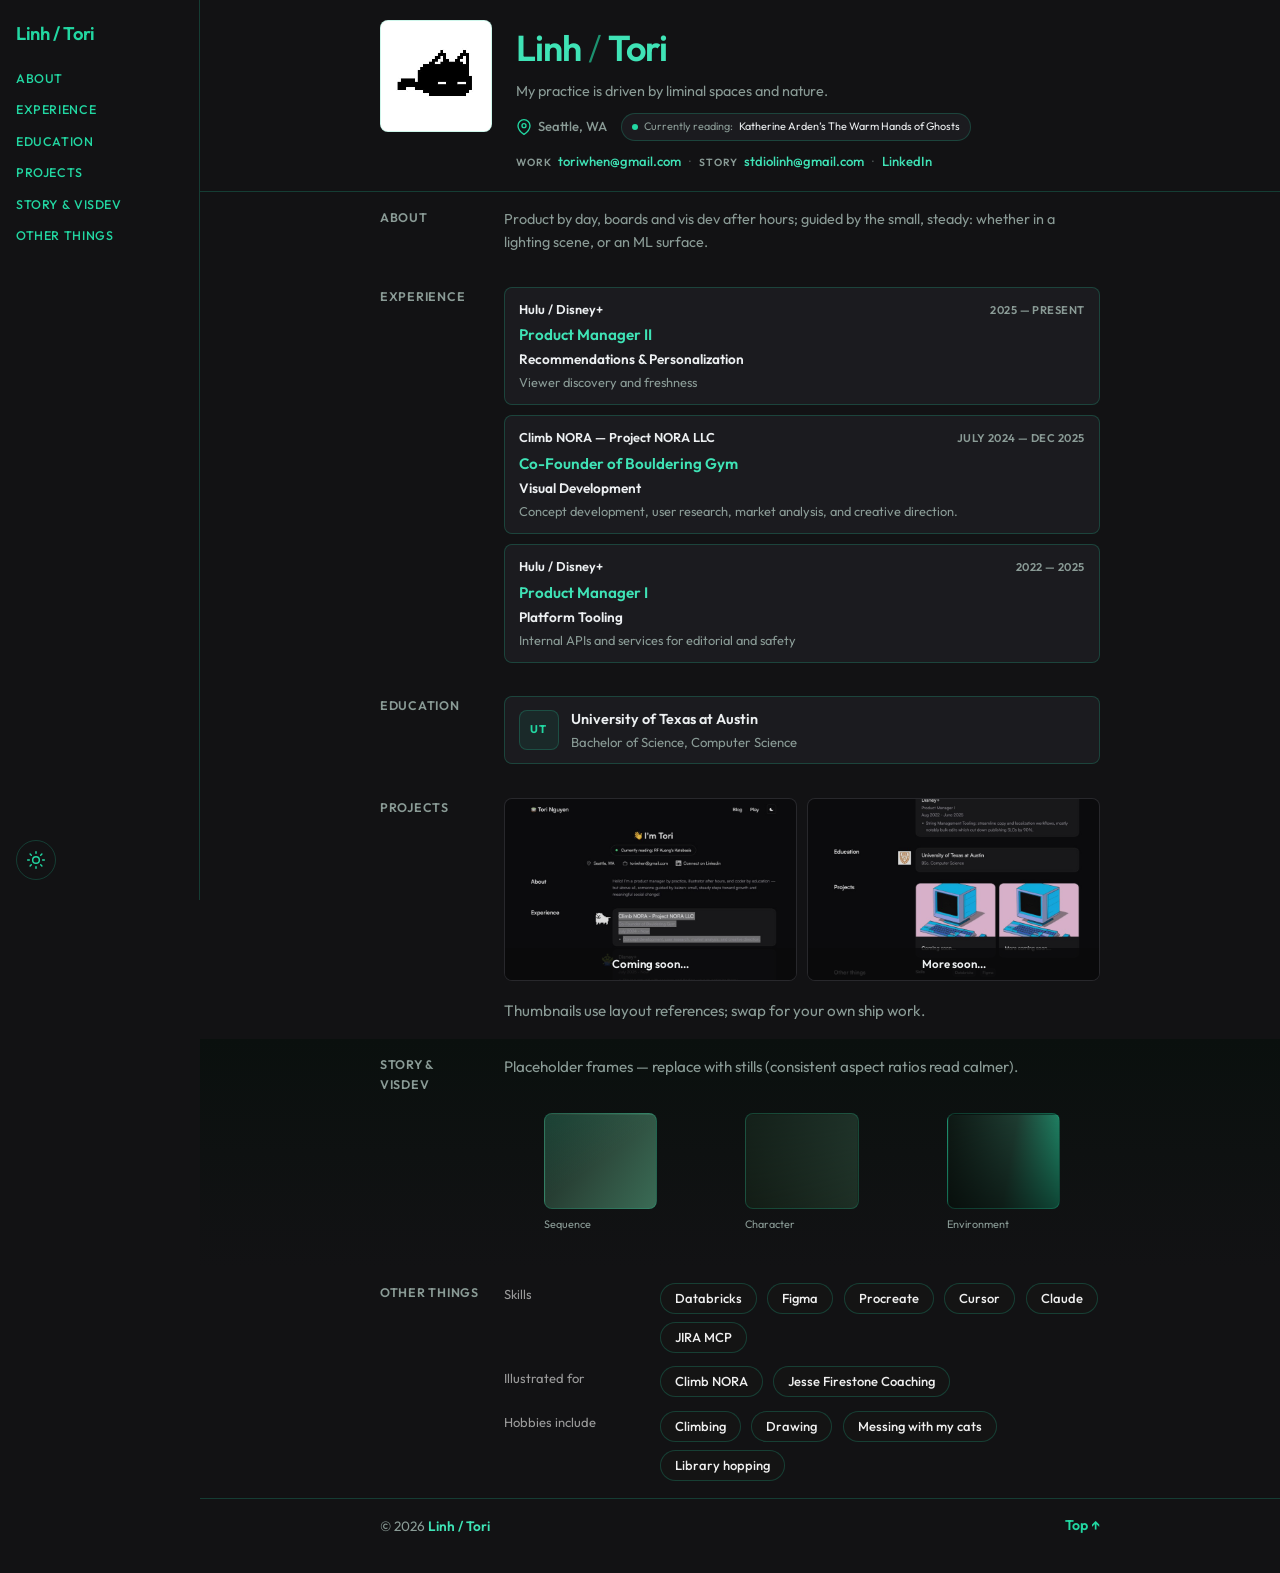
==== index.html @ 994680ea "Initial commit: portfolio site Made-with: Cursor" ====
<!DOCTYPE html>
<html lang="en" data-theme="dark">
  <head>
    <meta charset="UTF-8" />
    <meta name="viewport" content="width=device-width, initial-scale=1" />
    <script>
      (function () {
        try {
          var t = localStorage.getItem("stdiolinh-theme");
          if (t === "light" || t === "dark") {
            document.documentElement.setAttribute("data-theme", t);
          }
        } catch (e) {}
      })();
    </script>
    <meta
      name="description"
      content="Linh / Tori — product, story, and visual development. UT Austin CS."
    />
    <title>Linh / Tori</title>
    <link rel="preconnect" href="https://fonts.googleapis.com" />
    <link rel="preconnect" href="https://fonts.gstatic.com" crossorigin />
    <link
      href="https://fonts.googleapis.com/css2?family=Outfit:wght@300;400;500;600;700&display=swap"
      rel="stylesheet"
    />
    <link rel="stylesheet" href="css/styles.css" />
  </head>
  <body>
    <a class="skip-link" href="#main">Skip to content</a>

    <div class="shell" id="top">
      <button
        type="button"
        class="nav-toggle"
        aria-expanded="false"
        aria-controls="site-sidebar"
      >
        <span class="nav-toggle__bar" aria-hidden="true"></span>
        <span class="visually-hidden">Open menu</span>
      </button>
      <div class="sidebar-scrim" id="sidebar-scrim" aria-hidden="true"></div>

      <aside class="sidebar" id="site-sidebar" aria-label="Site">
        <a class="sidebar__brand" href="#top">Linh / Tori</a>
        <nav class="sidebar__nav" aria-label="Primary">
          <ul class="sidebar__list">
            <li><a href="#about">About</a></li>
            <li><a href="#experience">Experience</a></li>
            <li><a href="#education">Education</a></li>
            <li><a href="#projects">Projects</a></li>
            <li><a href="#story">Story &amp; VisDev</a></li>
            <li><a href="#other-things">Other things</a></li>
          </ul>
        </nav>
        <div class="sidebar__footer">
          <div class="sidebar__footer-actions">
            <button
              type="button"
              class="theme-toggle"
              id="theme-toggle"
              aria-label="Switch to light theme"
            >
              <span class="theme-toggle__icon theme-toggle__icon--sun" aria-hidden="true">
                <svg width="20" height="20" viewBox="0 0 24 24" fill="none" stroke="currentColor" stroke-width="1.75" stroke-linecap="round">
                  <circle cx="12" cy="12" r="4" />
                  <path d="M12 2v2M12 20v2M4.93 4.93l1.41 1.41M17.66 17.66l1.41 1.41M2 12h2M20 12h2M4.93 19.07l1.41-1.41M17.66 6.34l1.41-1.41" />
                </svg>
              </span>
              <span class="theme-toggle__icon theme-toggle__icon--moon" aria-hidden="true">
                <svg width="20" height="20" viewBox="0 0 24 24" fill="none" stroke="currentColor" stroke-width="1.75" stroke-linecap="round" stroke-linejoin="round">
                  <path d="M21 12.79A9 9 0 1 1 11.21 3 7 7 0 0 0 21 12.79z" />
                </svg>
              </span>
            </button>
          </div>
        </div>
      </aside>

      <main id="main" class="main" tabindex="-1">
        <section class="intro" aria-labelledby="intro-name">
          <div class="wrap wrap--narrow">
            <div class="intro__hero">
              <div class="intro__frame">
                <img
                  class="intro__img"
                  src="assets/profile.png"
                  width="112"
                  height="112"
                  alt="Pixel art cat avatar"
                />
              </div>
              <div class="intro__copy">
                <h1 id="intro-name" class="intro__name">
                  <span>Linh</span> <span class="intro__slash">/</span>
                  <span>Tori</span>
                </h1>
                <p class="intro__tagline">
                  My practice is driven by liminal spaces and nature.
                </p>
                <div class="intro__meta-row">
                  <p class="intro__location">
                    <svg
                      class="intro__pin"
                      width="16"
                      height="16"
                      viewBox="0 0 24 24"
                      fill="none"
                      stroke="currentColor"
                      stroke-width="2"
                      stroke-linecap="round"
                      stroke-linejoin="round"
                      aria-hidden="true"
                    >
                      <path d="M21 10c0 7-9 13-9 13s-9-6-9-13a9 9 0 0 1 18 0z" />
                      <circle cx="12" cy="10" r="3" />
                    </svg>
                    <span>Seattle, WA</span>
                  </p>
                  <div class="intro__pills" role="list">
                    <span class="pill" role="listitem">
                      <span class="pill__dot" aria-hidden="true"></span>
                      Currently reading:
                      <cite>Katherine Arden’s The Warm Hands of Ghosts</cite>
                    </span>
                  </div>
                </div>
                <div class="intro__contact-row" aria-label="Contact">
                  <span class="intro__contact-item">
                    <span class="intro__contact-tag">Work</span>
                    <a class="intro__link" href="mailto:toriwhen@gmail.com"
                      >toriwhen@gmail.com</a
                    >
                  </span>
                  <span class="intro__sep" aria-hidden="true">·</span>
                  <span class="intro__contact-item">
                    <span class="intro__contact-tag">Story</span>
                    <a class="intro__link" href="mailto:stdiolinh@gmail.com"
                      >stdiolinh@gmail.com</a
                    >
                  </span>
                  <span class="intro__sep" aria-hidden="true">·</span>
                  <a
                    class="intro__link"
                    href="https://www.linkedin.com/in/toriwhen/?skipRedirect=true"
                    rel="noopener noreferrer"
                    >LinkedIn</a
                  >
                </div>
              </div>
            </div>
          </div>
        </section>

        <section id="about" class="section section--tight">
          <div class="wrap wrap--narrow">
            <div class="resume-row">
              <h2 class="resume-row__label">About</h2>
              <div class="resume-row__body">
                <p class="resume-row__text">
                  Product by day, boards and vis dev after hours; guided by the
                  small, steady: whether in a lighting scene, or an ML surface.
                </p>
              </div>
            </div>
          </div>
        </section>

        <section id="experience" class="section section--tight">
          <div class="wrap wrap--narrow">
            <div class="resume-row resume-row--stack">
              <h2 class="resume-row__label">Experience</h2>
              <div class="resume-row__body">
                <article class="exp-card">
                  <div class="exp-card__top">
                    <span class="exp-card__org">Hulu / Disney+</span>
                    <span class="exp-card__dates">2025 — present</span>
                  </div>
                  <h3 class="exp-card__role">Product Manager II</h3>
                  <p class="exp-card__track">
                    Recommendations &amp; Personalization
                  </p>
                  <p class="exp-card__meta">Viewer discovery and freshness</p>
                </article>
                <article class="exp-card">
                  <div class="exp-card__top">
                    <span class="exp-card__org"
                      >Climb NORA — Project NORA LLC</span
                    >
                    <span class="exp-card__dates">July 2024 — Dec 2025</span>
                  </div>
                  <h3 class="exp-card__role">Co-Founder of Bouldering Gym</h3>
                  <p class="exp-card__track">Visual Development</p>
                  <p class="exp-card__meta">
                    Concept development, user research, market analysis, and
                    creative direction.
                  </p>
                </article>
                <article class="exp-card">
                  <div class="exp-card__top">
                    <span class="exp-card__org">Hulu / Disney+</span>
                    <span class="exp-card__dates">2022 — 2025</span>
                  </div>
                  <h3 class="exp-card__role">Product Manager I</h3>
                  <p class="exp-card__track">Platform Tooling</p>
                  <p class="exp-card__meta">
                    Internal APIs and services for editorial and safety
                  </p>
                </article>
              </div>
            </div>
          </div>
        </section>

        <section id="education" class="section section--tight">
          <div class="wrap wrap--narrow">
            <div class="resume-row">
              <h2 class="resume-row__label">Education</h2>
              <div class="resume-row__body">
                <div class="edu-card">
                  <div class="edu-card__mark" aria-hidden="true">UT</div>
                  <div>
                    <p class="edu-card__school">University of Texas at Austin</p>
                    <p class="edu-card__degree">Bachelor of Science, Computer Science</p>
                  </div>
                </div>
              </div>
            </div>
          </div>
        </section>

        <section id="projects" class="section section--tight">
          <div class="wrap wrap--narrow">
            <div class="resume-row resume-row--stack">
              <h2 class="resume-row__label">Projects</h2>
              <div class="resume-row__body">
                <div class="project-grid-astro">
                  <a class="project-tile" href="#">
                    <img
                      class="project-tile__img"
                      src="assets/ref-hero.png"
                      width="320"
                      height="200"
                      alt=""
                    />
                    <span class="project-tile__cap">Coming soon…</span>
                  </a>
                  <a class="project-tile" href="#">
                    <img
                      class="project-tile__img"
                      src="assets/ref-layout.png"
                      width="320"
                      height="200"
                      alt=""
                    />
                    <span class="project-tile__cap">More soon…</span>
                  </a>
                </div>
                <p class="refs-note muted">
                  Thumbnails use layout references; swap for your own ship work.
                </p>
              </div>
            </div>
          </div>
        </section>

        <section id="story" class="section section--tight section--story">
          <div class="wrap wrap--narrow">
            <div class="resume-row resume-row--stack">
              <h2 class="resume-row__label">Story &amp; VisDev</h2>
              <div class="resume-row__body">
                <p class="resume-row__text muted">
                  Placeholder frames — replace with stills (consistent aspect
                  ratios read calmer).
                </p>
                <div class="gallery gallery--compact">
                  <figure class="gallery__item">
                    <div class="gallery__frame gallery__frame--1"></div>
                    <figcaption>Sequence</figcaption>
                  </figure>
                  <figure class="gallery__item">
                    <div class="gallery__frame gallery__frame--2"></div>
                    <figcaption>Character</figcaption>
                  </figure>
                  <figure class="gallery__item">
                    <div class="gallery__frame gallery__frame--3"></div>
                    <figcaption>Environment</figcaption>
                  </figure>
                </div>
              </div>
            </div>
          </div>
        </section>

        <section
          id="other-things"
          class="section section--tight"
          aria-labelledby="other-things-heading"
        >
          <div class="wrap wrap--narrow">
            <div class="resume-row resume-row--stack">
              <h2 id="other-things-heading" class="resume-row__label">
                Other things
              </h2>
              <div class="resume-row__body">
                <div class="other-things">
                  <div class="other-things__row">
                    <span class="other-things__sublabel">Skills</span>
                    <div class="other-things__pills">
                      <span class="tag-pill">Databricks</span>
                      <span class="tag-pill">Figma</span>
                      <span class="tag-pill">Procreate</span>
                      <span class="tag-pill">Cursor</span>
                      <span class="tag-pill">Claude</span>
                      <span class="tag-pill">JIRA MCP</span>
                    </div>
                  </div>
                  <div class="other-things__row">
                    <span class="other-things__sublabel">Illustrated for</span>
                    <div class="other-things__pills">
                      <span class="tag-pill">Climb NORA</span>
                      <span class="tag-pill">Jesse Firestone Coaching</span>
                    </div>
                  </div>
                  <div class="other-things__row">
                    <span class="other-things__sublabel">Hobbies include</span>
                    <div class="other-things__pills">
                      <span class="tag-pill">Climbing</span>
                      <span class="tag-pill">Drawing</span>
                      <span class="tag-pill">Messing with my cats</span>
                      <span class="tag-pill">Library hopping</span>
                    </div>
                  </div>
                </div>
              </div>
            </div>
          </div>
        </section>

        <footer class="site-footer">
          <div class="wrap site-footer__inner">
            <p>
              © <span id="year"></span>
              <span class="brand-name">Linh / Tori</span>
            </p>
            <a class="to-top" href="#top">Top ↑</a>
          </div>
        </footer>
      </main>
    </div>

    <script src="js/main.js"></script>
  </body>
</html>
---- css/styles.css ----
/* Dark (default) + light theme via [data-theme="light"] on <html> */
:root {
  --bg: #121214;
  --bg-elevated: #1a1a1d;
  --card: #1b1b1f;
  --bg-band: #101816;
  --mint: #22d7a2;
  --mint-bright: #3fe3b6;
  --mint-dim: rgba(34, 215, 162, 0.22);
  --mint-glow: rgba(34, 215, 162, 0.12);
  --border-hairline: rgba(34, 215, 162, 0.22);
  --text: #eceff1;
  --text-muted: #8a9b96;
  --pill-bg: #141414;
  --pill-fg: #efefef;
  --sublabel: #9b9b9b;
  --code-bg: rgba(34, 215, 162, 0.08);
  --sidebar-w: 200px;
  --font: "Outfit", system-ui, sans-serif;
  --max: 720px;
  --radius: 12px;
  --radius-sm: 8px;
}

[data-theme="light"] {
  color-scheme: light;
  /* Minimal: near-black on off-white (no warm / matcha tint) */
  --bg: #fafafa;
  --bg-elevated: #ffffff;
  --card: #ffffff;
  --bg-band: #f0f0f0;
  --mint: #141414;
  --mint-bright: #0a0a0a;
  --mint-dim: rgba(0, 0, 0, 0.08);
  --mint-glow: rgba(0, 0, 0, 0.05);
  --border-hairline: rgba(0, 0, 0, 0.1);
  --text: #0a0a0a;
  --text-muted: #525252;
  --pill-bg: #f5f5f5;
  --pill-fg: #0a0a0a;
  --sublabel: #666666;
  --code-bg: rgba(0, 0, 0, 0.06);
}

[data-theme="dark"] {
  color-scheme: dark;
}

*,
*::before,
*::after {
  box-sizing: border-box;
}

html {
  scroll-behavior: smooth;
  color-scheme: dark;
}

@media (prefers-reduced-motion: reduce) {
  html {
    scroll-behavior: auto;
  }
}

body {
  margin: 0;
  font-family: var(--font);
  font-size: 1rem;
  line-height: 1.55;
  color: var(--text);
  background: var(--bg);
  min-height: 100vh;
}

img {
  max-width: 100%;
  height: auto;
  display: block;
}

a {
  color: var(--mint);
  text-decoration-thickness: 1px;
  text-underline-offset: 3px;
}

a:hover {
  color: var(--mint-bright);
}

code {
  font-size: 0.9em;
  background: var(--code-bg);
  padding: 0.15em 0.4em;
  border-radius: 6px;
  border: 1px solid var(--border-hairline);
}

.visually-hidden {
  position: absolute;
  width: 1px;
  height: 1px;
  padding: 0;
  margin: -1px;
  overflow: hidden;
  clip: rect(0, 0, 0, 0);
  white-space: nowrap;
  border: 0;
}

.skip-link {
  position: absolute;
  left: -9999px;
  top: 0.75rem;
  z-index: 2000;
  padding: 0.5rem 1rem;
  background: var(--mint);
  color: var(--bg);
  border-radius: 8px;
  font-weight: 600;
}

.skip-link:focus {
  left: 0.75rem;
}

/* Shell: sidebar + main */
.shell {
  display: flex;
  min-height: 100vh;
}

.main {
  flex: 1;
  min-width: 0;
  margin-left: var(--sidebar-w);
  padding-bottom: 1rem;
}

/* Sidebar */
.sidebar {
  position: fixed;
  left: 0;
  top: 0;
  z-index: 100;
  width: var(--sidebar-w);
  height: 100vh;
  display: flex;
  flex-direction: column;
  padding: 1.25rem 1rem 1.25rem;
  background: var(--bg);
  border-right: 1px solid var(--border-hairline);
}

.sidebar__brand {
  font-weight: 600;
  font-size: 1.15rem;
  color: var(--mint);
  text-decoration: none;
  letter-spacing: -0.02em;
  margin-bottom: 1rem;
}

.sidebar__brand:hover {
  color: var(--mint-bright);
}

.sidebar__list {
  list-style: none;
  margin: 0;
  padding: 0;
  display: flex;
  flex-direction: column;
  gap: 0.2rem;
}

.sidebar__nav a {
  display: inline-flex;
  align-items: center;
  gap: 0.35rem;
  padding: 0.28rem 0;
  font-size: 0.78rem;
  font-weight: 500;
  letter-spacing: 0.05em;
  text-transform: uppercase;
  color: var(--mint);
  text-decoration: none;
  border-bottom: 1px solid transparent;
  line-height: 1.35;
}

.sidebar__lock {
  display: inline-flex;
  flex-shrink: 0;
  opacity: 0.85;
}

.sidebar__lock svg {
  display: block;
}

.sidebar__nav a:hover,
.sidebar__nav a:focus-visible {
  color: var(--mint-bright);
  border-bottom-color: var(--mint-dim);
}

.sidebar__nav a.sidebar__nav--active {
  color: var(--mint-bright);
  border-bottom-color: var(--mint-dim);
}

.sidebar__footer {
  margin-top: auto;
  padding-top: 1.5rem;
}

.sidebar__footer-actions {
  display: flex;
  align-items: center;
  gap: 0.5rem;
}

.theme-toggle {
  display: inline-flex;
  align-items: center;
  justify-content: center;
  width: 40px;
  height: 40px;
  padding: 0;
  border: 1px solid var(--border-hairline);
  border-radius: 50%;
  background: transparent;
  color: var(--mint);
  cursor: pointer;
  transition: background 0.2s, color 0.2s;
}

.theme-toggle:hover {
  background: var(--mint-glow);
  color: var(--mint-bright);
}

.theme-toggle:focus-visible {
  outline: 2px solid var(--mint);
  outline-offset: 2px;
}

.theme-toggle__icon {
  display: flex;
  align-items: center;
  justify-content: center;
}

.theme-toggle__icon--moon {
  display: none;
}

[data-theme="light"] .theme-toggle__icon--sun {
  display: none;
}

[data-theme="light"] .theme-toggle__icon--moon {
  display: flex;
}

/* Mobile toggle + overlay */
.nav-toggle {
  display: none;
  position: fixed;
  top: 0.75rem;
  left: 0.75rem;
  z-index: 150;
  width: 44px;
  height: 44px;
  padding: 0;
  border: 1px solid var(--border-hairline);
  border-radius: 10px;
  background: var(--bg-elevated);
  cursor: pointer;
  flex-direction: column;
  justify-content: center;
  gap: 5px;
  align-items: center;
}

.nav-toggle__bar,
.nav-toggle::before,
.nav-toggle::after {
  content: "";
  display: block;
  width: 18px;
  height: 2px;
  background: var(--mint);
  border-radius: 1px;
}

.nav-toggle[aria-expanded="true"]::before {
  transform: translateY(7px) rotate(45deg);
}

.nav-toggle[aria-expanded="true"]::after {
  transform: translateY(-7px) rotate(-45deg);
}

.nav-toggle[aria-expanded="true"] .nav-toggle__bar {
  opacity: 0;
}

.sidebar-scrim {
  display: none;
  position: fixed;
  inset: 0;
  z-index: 90;
  background: rgba(0, 0, 0, 0.55);
}

.sidebar-scrim.is-visible {
  display: block;
}

@media (max-width: 900px) {
  :root {
    --sidebar-w: 0px;
  }

  .main {
    margin-left: 0;
    padding-top: 3.25rem;
  }

  .nav-toggle {
    display: flex;
  }

  .sidebar {
    transform: translateX(-100%);
    transition: transform 0.25s ease;
    box-shadow: 8px 0 40px rgba(0, 0, 0, 0.45);
  }

  .sidebar.is-open {
    transform: translateX(0);
  }
}

.wrap {
  width: min(100% - 2rem, var(--max));
  margin-inline: auto;
}

.wrap--narrow {
  width: min(100% - 2rem, var(--max));
  margin-inline: auto;
}

/* Intro — compact (astro-resume–style) */
.intro {
  padding: 1.25rem 0 1.25rem;
  border-bottom: 1px solid var(--border-hairline);
}

.intro__hero {
  display: grid;
  grid-template-columns: 112px 1fr;
  gap: 1.25rem 1.5rem;
  align-items: start;
}

@media (max-width: 560px) {
  .intro__hero {
    grid-template-columns: 88px 1fr;
    gap: 1rem;
  }
}

.intro__frame {
  background: #fff;
  border: 1px solid var(--border-hairline);
  border-radius: var(--radius-sm);
  padding: 0;
  display: flex;
  align-items: center;
  justify-content: center;
  aspect-ratio: 1;
  max-width: 112px;
  overflow: hidden;
}

.intro__img {
  width: 100%;
  height: 100%;
  object-fit: contain;
  object-position: center;
  image-rendering: pixelated;
  image-rendering: crisp-edges;
}

.intro__copy {
  min-width: 0;
}

.intro__name {
  font-size: clamp(1.65rem, 4vw, 2.25rem);
  font-weight: 600;
  color: var(--text);
  margin: 0 0 0.35rem;
  letter-spacing: -0.03em;
  display: flex;
  flex-wrap: wrap;
  align-items: baseline;
  gap: 0.25rem 0.45rem;
}

[data-theme="dark"] .intro__name {
  color: var(--mint-bright);
}

.intro__slash {
  opacity: 0.35;
  font-weight: 300;
}

[data-theme="dark"] .intro__slash {
  opacity: 0.65;
  color: var(--mint);
}

.intro__tagline {
  margin: 0 0 0.65rem;
  color: var(--text-muted);
  font-size: 0.9rem;
  line-height: 1.45;
  max-width: 28rem;
}

.intro__meta-row {
  display: flex;
  flex-wrap: wrap;
  align-items: center;
  gap: 0.5rem 0.85rem;
  margin: 0 0 0.65rem;
}

.intro__location {
  display: flex;
  align-items: center;
  gap: 0.4rem;
  margin: 0;
  font-size: 0.82rem;
  font-weight: 500;
  color: var(--text-muted);
}

.intro__pin {
  flex-shrink: 0;
  color: var(--mint);
}

.intro__pills {
  display: flex;
  flex-wrap: wrap;
  gap: 0.4rem;
  margin: 0;
}

.pill {
  display: inline-flex;
  align-items: center;
  gap: 0.35rem;
  font-size: 0.68rem;
  line-height: 1.35;
  color: var(--text-muted);
  background: var(--card);
  border: 1px solid var(--border-hairline);
  border-radius: 999px;
  padding: 0.35rem 0.65rem;
  max-width: 100%;
  flex-wrap: wrap;
}

.pill cite {
  font-style: normal;
  color: var(--text);
}

.pill__dot {
  width: 6px;
  height: 6px;
  border-radius: 50%;
  background: var(--mint);
  flex-shrink: 0;
}

.intro__contact-row {
  display: flex;
  flex-wrap: wrap;
  align-items: center;
  gap: 0.35rem 0.5rem;
  font-size: 0.82rem;
}

.intro__link {
  color: var(--mint-bright);
  text-decoration: none;
  font-weight: 500;
  word-break: break-all;
}

.intro__link:hover {
  text-decoration: underline;
  color: var(--mint);
}

.intro__sep {
  color: var(--text-muted);
  opacity: 0.5;
}

.intro__contact-item {
  display: inline-flex;
  align-items: baseline;
  gap: 0.35rem;
  flex-wrap: wrap;
}

.intro__contact-tag {
  font-size: 0.65rem;
  font-weight: 600;
  letter-spacing: 0.1em;
  text-transform: uppercase;
  color: var(--text-muted);
  flex-shrink: 0;
}

/* Resume rows — labeled sections like astro-resume-beige */
.section--tight {
  padding: 0.85rem 0;
}

.resume-row {
  display: grid;
  grid-template-columns: 100px 1fr;
  gap: 1rem 1.5rem;
  align-items: start;
}

@media (max-width: 600px) {
  .resume-row {
    grid-template-columns: 1fr;
    gap: 0.35rem;
  }
}

.resume-row--stack .resume-row__body {
  display: flex;
  flex-direction: column;
  gap: 0.65rem;
}

.resume-row__label {
  margin: 0;
  font-size: 0.78rem;
  font-weight: 600;
  letter-spacing: 0.06em;
  text-transform: uppercase;
  color: var(--text-muted);
  position: sticky;
  top: 1rem;
}

.resume-row__text {
  margin: 0;
  font-size: 0.9rem;
  line-height: 1.55;
  color: var(--text-muted);
}

.exp-card {
  background: var(--card);
  border: 1px solid var(--border-hairline);
  border-radius: var(--radius-sm);
  padding: 0.75rem 0.9rem;
}

.exp-card__top {
  display: flex;
  flex-wrap: wrap;
  justify-content: space-between;
  align-items: baseline;
  gap: 0.35rem;
  margin-bottom: 0.25rem;
}

.exp-card__org {
  font-size: 0.8rem;
  font-weight: 600;
  color: var(--text);
}

.exp-card__dates {
  font-size: 0.7rem;
  font-weight: 600;
  letter-spacing: 0.04em;
  text-transform: uppercase;
  color: var(--text-muted);
}

.exp-card__role {
  margin: 0;
  font-size: 0.95rem;
  font-weight: 600;
  color: var(--mint-bright);
}

.exp-card__track {
  margin: 0.2rem 0 0;
  font-size: 0.85rem;
  font-weight: 600;
  color: var(--text);
  line-height: 1.35;
}

.exp-card__meta {
  margin: 0.35rem 0 0;
  font-size: 0.8rem;
  color: var(--text-muted);
  line-height: 1.4;
}

.edu-card {
  display: flex;
  gap: 0.75rem;
  align-items: center;
  background: var(--card);
  border: 1px solid var(--border-hairline);
  border-radius: var(--radius-sm);
  padding: 0.65rem 0.85rem;
}

.edu-card__mark {
  width: 40px;
  height: 40px;
  flex-shrink: 0;
  display: flex;
  align-items: center;
  justify-content: center;
  font-size: 0.7rem;
  font-weight: 700;
  letter-spacing: 0.06em;
  color: var(--mint);
  background: rgba(34, 215, 162, 0.08);
  border: 1px solid var(--border-hairline);
  border-radius: var(--radius-sm);
}

[data-theme="light"] .edu-card__mark {
  background: rgba(0, 0, 0, 0.06);
}

.edu-card__school {
  margin: 0;
  font-size: 0.9rem;
  font-weight: 600;
  color: var(--text);
}

.edu-card__degree {
  margin: 0.15rem 0 0;
  font-size: 0.82rem;
  color: var(--text-muted);
}

.project-grid-astro {
  display: grid;
  grid-template-columns: repeat(2, minmax(0, 1fr));
  gap: 0.65rem;
}

@media (max-width: 520px) {
  .project-grid-astro {
    grid-template-columns: 1fr;
  }
}

.project-tile {
  position: relative;
  display: block;
  border-radius: var(--radius-sm);
  overflow: hidden;
  border: 1px solid rgba(255, 255, 255, 0.06);
  background: var(--card);
  text-decoration: none;
}

[data-theme="light"] .project-tile {
  border-color: var(--border-hairline);
}

.project-tile__img {
  width: 100%;
  aspect-ratio: 16 / 10;
  object-fit: cover;
  display: block;
  opacity: 0.85;
}

.project-tile:hover .project-tile__img {
  opacity: 1;
}

.project-tile__cap {
  position: absolute;
  left: 0;
  right: 0;
  bottom: 0;
  padding: 0.45rem 0.5rem;
  font-size: 0.72rem;
  font-weight: 600;
  text-align: center;
  color: var(--text);
  background: rgba(10, 10, 12, 0.82);
}

[data-theme="light"] .project-tile__cap {
  background: rgba(255, 255, 255, 0.96);
  color: var(--text);
  border-top: 1px solid var(--border-hairline);
}

.refs-note {
  margin: 0.5rem 0 0;
  font-size: 0.78rem;
  line-height: 1.45;
}

.ref-strip {
  display: grid;
  grid-template-columns: repeat(2, minmax(0, 1fr));
  gap: 0.65rem;
  margin-top: 0.65rem;
}

@media (max-width: 520px) {
  .ref-strip {
    grid-template-columns: 1fr;
  }
}

.ref-strip__item {
  margin: 0;
}

.ref-strip__item img {
  width: 100%;
  border-radius: var(--radius-sm);
  border: 1px solid rgba(255, 255, 255, 0.06);
}

[data-theme="light"] .ref-strip__item img {
  border-color: var(--border-hairline);
}

.ref-strip__item figcaption {
  margin-top: 0.35rem;
  font-size: 0.68rem;
  color: var(--text-muted);
  line-height: 1.35;
}

/* Other things — inside resume-row; sub-rows + pills */
.other-things {
  display: flex;
  flex-direction: column;
  gap: 0.85rem;
  width: 100%;
  min-width: 0;
}

.other-things__row {
  display: grid;
  grid-template-columns: minmax(96px, 140px) 1fr;
  gap: 0.65rem 1rem;
  align-items: start;
}

@media (max-width: 520px) {
  .other-things__row {
    grid-template-columns: 1fr;
    gap: 0.35rem;
  }
}

.other-things__sublabel {
  font-size: 0.8125rem;
  line-height: 1.4;
  color: var(--sublabel);
  padding-top: 0.15rem;
}

.other-things__pills {
  display: flex;
  flex-wrap: wrap;
  gap: 0 0.65rem;
  row-gap: 0.5rem;
}

.tag-pill {
  display: inline-block;
  font-size: 0.8125rem;
  font-weight: 500;
  line-height: 1.3;
  color: var(--pill-fg);
  background: var(--pill-bg);
  padding: 6px 14px;
  border-radius: 999px;
  border: 1px solid var(--border-hairline);
}

/* Sections */
.section {
  padding: 1rem 0 1.1rem;
}

.section--band {
  background: var(--bg-band);
  border-top: 1px solid var(--border-hairline);
  border-bottom: 1px solid var(--border-hairline);
}

.section--story {
  background: linear-gradient(180deg, #0a100e 0%, var(--bg) 100%);
}

[data-theme="light"] .section--story {
  background: var(--bg-band);
}

.section__head {
  text-align: center;
  max-width: 38rem;
  margin: 0 auto 1.15rem;
}

.section__head--left {
  text-align: left;
  margin-left: 0;
  margin-bottom: 0.85rem;
}

.eyebrow {
  font-size: 0.68rem;
  font-weight: 600;
  letter-spacing: 0.14em;
  text-transform: uppercase;
  color: var(--mint);
  opacity: 0.85;
  margin: 0 0 0.4rem;
}

.section__title {
  font-size: clamp(1.4rem, 3vw, 1.85rem);
  font-weight: 500;
  color: var(--mint);
  margin: 0 0 0.45rem;
  letter-spacing: -0.02em;
}

.section__intro {
  margin: 0;
  color: var(--text-muted);
  font-size: 0.95rem;
  line-height: 1.5;
}

.section__intro strong {
  color: var(--text);
  font-weight: 600;
}

.muted {
  color: var(--text-muted);
  font-size: 0.95rem;
}

/* Career */
.career-panel {
  max-width: 34rem;
  margin: 0 auto 1.35rem;
}

.split {
  display: grid;
  grid-template-columns: 1fr 1fr;
  gap: 1.25rem;
  margin-bottom: 2rem;
}

@media (max-width: 720px) {
  .split {
    grid-template-columns: 1fr;
  }
}

.panel {
  background: var(--bg-elevated);
  border: 1px solid var(--border-hairline);
  border-radius: var(--radius);
  padding: 1.1rem 1.2rem;
}

.panel__title {
  font-size: 1rem;
  font-weight: 600;
  margin: 0 0 0.6rem;
  color: var(--mint-bright);
}

.list-check {
  margin: 0;
  padding-left: 1.1rem;
  color: var(--text-muted);
}

.list-check li {
  margin-bottom: 0.45rem;
}

.list-check li::marker {
  color: var(--mint);
}

.btn {
  display: inline-flex;
  align-items: center;
  justify-content: center;
  padding: 0.7rem 1.2rem;
  border-radius: 8px;
  font-family: var(--font);
  font-weight: 600;
  font-size: 0.9rem;
  text-decoration: none;
  border: 1px solid transparent;
  cursor: pointer;
  transition: background 0.2s, color 0.2s, border-color 0.2s;
}

.btn--primary {
  background: transparent;
  border-color: var(--mint);
  color: var(--mint);
}

.btn--primary:hover {
  background: var(--mint-glow);
  color: var(--mint-bright);
  border-color: var(--mint-bright);
}

.btn--block {
  width: 100%;
  margin-top: 0.75rem;
}

.btn .sidebar__lock {
  margin-left: 0.35rem;
}

.list-contact {
  list-style: none;
  margin: 0.5rem 0 0;
  padding: 0;
}

.list-contact li {
  margin-bottom: 0.9rem;
}

.list-contact li:last-child {
  margin-bottom: 0;
}

.list-contact__label {
  display: block;
  font-size: 0.68rem;
  font-weight: 600;
  letter-spacing: 0.1em;
  text-transform: uppercase;
  color: var(--text-muted);
  margin-bottom: 0.25rem;
}

.list-contact a {
  font-size: 0.95rem;
  font-weight: 500;
}

.timeline {
  background: var(--bg-elevated);
  border: 1px solid var(--border-hairline);
  border-radius: var(--radius);
  padding: 1.1rem 1.2rem 1rem;
}

.timeline__heading {
  font-size: 0.98rem;
  font-weight: 600;
  margin: 0 0 0.75rem;
  color: var(--mint-bright);
}

.timeline__list {
  list-style: none;
  margin: 0;
  padding: 0;
  display: flex;
  flex-direction: column;
  gap: 1rem;
}

.timeline__list > li {
  padding-left: 0.85rem;
  border-left: 2px solid var(--mint-dim);
}

.timeline__dates {
  display: block;
  font-size: 0.72rem;
  font-weight: 600;
  letter-spacing: 0.12em;
  text-transform: uppercase;
  color: var(--mint);
  opacity: 0.9;
  margin-bottom: 0.4rem;
}

.timeline__role {
  display: block;
  font-weight: 600;
  color: var(--text);
}

.timeline__org {
  display: block;
  font-size: 0.92rem;
  color: var(--mint);
}

.timeline__meta {
  display: block;
  font-size: 0.85rem;
  color: var(--text-muted);
  margin-top: 0.3rem;
}

.education {
  margin-top: 1.15rem;
  padding: 1rem 1.15rem;
  border: 1px solid var(--border-hairline);
  border-radius: var(--radius);
  background: var(--bg-elevated);
}

.education__heading {
  font-size: 0.98rem;
  font-weight: 600;
  margin: 0 0 0.35rem;
  color: var(--mint-bright);
}

.education__body {
  margin: 0;
  color: var(--text-muted);
  font-size: 0.92rem;
  line-height: 1.5;
}

.education__body strong {
  color: var(--text);
  font-weight: 600;
}

.main--subpage {
  padding-top: 0;
}

.section--subpage-hero {
  padding-top: 1.5rem;
}

.subpage-back {
  margin-top: 1.5rem;
  padding-top: 1rem;
  border-top: 1px solid var(--border-hairline);
  font-size: 0.9rem;
}

/* Research gate */
.research-gate {
  max-width: 28rem;
  margin: 0 auto 2rem;
  padding: 1.75rem 1.5rem;
  border: 1px solid var(--border-hairline);
  border-radius: var(--radius);
  background: var(--bg-elevated);
}

.research-gate[hidden] {
  display: none !important;
}

.research-gate__title {
  margin: 0 0 0.5rem;
  font-size: 1.1rem;
  font-weight: 600;
  color: var(--mint-bright);
}

.research-gate__hint {
  margin: 0 0 1.25rem;
  font-size: 0.92rem;
}

.research-gate__form {
  display: flex;
  gap: 0;
  border: 1px solid var(--border-hairline);
  border-radius: 8px;
  overflow: hidden;
  background: var(--bg);
}

.research-gate__input {
  flex: 1;
  min-width: 0;
  border: none;
  background: transparent;
  color: var(--text);
  font-family: var(--font);
  font-size: 1rem;
  padding: 0.85rem 1rem;
  outline: none;
}

.research-gate__input::placeholder {
  color: var(--text-muted);
  opacity: 0.7;
}

.research-gate__submit {
  flex-shrink: 0;
  padding: 0 1.1rem;
  border: none;
  border-left: 1px solid var(--border-hairline);
  background: transparent;
  color: var(--mint);
  font-family: var(--font);
  font-weight: 600;
  font-size: 0.85rem;
  letter-spacing: 0.06em;
  text-transform: uppercase;
  cursor: pointer;
}

.research-gate__submit:hover {
  background: var(--mint-glow);
  color: var(--mint-bright);
}

.research-gate__error {
  margin: 0.85rem 0 0;
  font-size: 0.88rem;
  color: #ff8a80;
}

[data-theme="light"] .research-gate__error {
  color: #b42318;
}

.research-content[hidden] {
  display: none !important;
}

/* Projects */
.project-grid {
  list-style: none;
  margin: 0;
  padding: 0;
  display: grid;
  grid-template-columns: repeat(3, 1fr);
  gap: 1.1rem;
}

@media (max-width: 900px) {
  .project-grid {
    grid-template-columns: 1fr;
  }
}

.project-card {
  background: var(--bg-elevated);
  border-radius: var(--radius);
  overflow: hidden;
  border: 1px solid var(--border-hairline);
  display: flex;
  flex-direction: column;
  transition: box-shadow 0.2s, transform 0.2s;
}

.project-card:hover {
  box-shadow: 0 12px 40px rgba(34, 215, 162, 0.06);
  transform: translateY(-2px);
}

[data-theme="light"] .project-card:hover {
  box-shadow: 0 12px 32px rgba(0, 0, 0, 0.08);
}

[data-theme="light"] .project-card__media,
[data-theme="light"] .project-card__media--b,
[data-theme="light"] .project-card__media--c {
  background: #ebebeb;
}

.project-card__media {
  aspect-ratio: 16 / 10;
  background: linear-gradient(
    135deg,
    rgba(34, 215, 162, 0.12) 0%,
    rgba(20, 24, 22, 1) 100%
  );
}

.project-card__media--b {
  background: linear-gradient(
    135deg,
    rgba(63, 227, 182, 0.1) 0%,
    rgba(20, 24, 22, 1) 100%
  );
}

.project-card__media--c {
  background: linear-gradient(
    135deg,
    rgba(34, 215, 162, 0.2) 0%,
    #1a2420 100%
  );
}

.project-card__title {
  font-size: 1.1rem;
  font-weight: 600;
  margin: 0;
  padding: 1rem 1.1rem 0.3rem;
  color: var(--mint-bright);
}

.project-card__desc {
  margin: 0;
  padding: 0 1.1rem;
  font-size: 0.92rem;
  color: var(--text-muted);
  flex: 1;
}

.project-card__link {
  padding: 0.85rem 1.1rem 1.1rem;
  font-weight: 600;
  font-size: 0.85rem;
  text-decoration: none;
  color: var(--mint);
}

.project-card__link:hover {
  color: var(--mint-bright);
}

/* Gallery */
.gallery {
  display: grid;
  grid-template-columns: repeat(2, 1fr);
  gap: 0.75rem;
}

.gallery__item--wide {
  grid-column: 1 / -1;
}

@media (max-width: 640px) {
  .gallery {
    grid-template-columns: 1fr;
  }

  .gallery__item--wide {
    grid-column: auto;
  }
}

.gallery__frame {
  border-radius: 8px;
  min-height: 180px;
  background-size: cover;
  background-position: center;
  border: 1px solid var(--border-hairline);
}

.gallery__frame--1 {
  background-image: linear-gradient(
      145deg,
      rgba(34, 215, 162, 0.15),
      transparent 50%
    ),
    linear-gradient(120deg, #1a2822 0%, #2d4a3c 50%, #3a6b55 100%);
}

.gallery__frame--2 {
  background-image: linear-gradient(160deg, rgba(0, 0, 0, 0.4), transparent),
    linear-gradient(30deg, #152018, #2a4538);
}

.gallery__frame--3 {
  min-height: 240px;
  background-image: linear-gradient(to top, rgba(0, 0, 0, 0.55), transparent),
    linear-gradient(100deg, #0e1814 0%, #1e3d32 55%, #22d7a2 130%);
}

.gallery__frame--4 {
  background-image: linear-gradient(
    45deg,
    #1a3028,
    #2d5c4a 60%,
    rgba(63, 227, 182, 0.35)
  );
}

.gallery__frame--5 {
  background-image: radial-gradient(
      circle at 30% 30%,
      rgba(255, 255, 255, 0.08),
      transparent 45%
    ),
    linear-gradient(180deg, #1e2d26, #0e0e0e);
}

[data-theme="light"] .gallery__frame--1,
[data-theme="light"] .gallery__frame--2,
[data-theme="light"] .gallery__frame--3,
[data-theme="light"] .gallery__frame--4,
[data-theme="light"] .gallery__frame--5 {
  background-image: none;
  background-color: #e8e8e8;
}

.gallery__item figcaption {
  margin-top: 0.45rem;
  font-size: 0.82rem;
  color: var(--text-muted);
}

.gallery.gallery--compact {
  grid-template-columns: repeat(3, minmax(0, 1fr));
  gap: 0.5rem;
  margin-top: 0.5rem;
}

.gallery.gallery--compact .gallery__frame {
  min-height: 96px;
}

.gallery.gallery--compact .gallery__item figcaption {
  font-size: 0.68rem;
}

@media (max-width: 640px) {
  .gallery.gallery--compact {
    grid-template-columns: 1fr;
  }
}

/* About */
.about__text p {
  margin: 0 0 0.65rem;
  color: var(--text-muted);
  max-width: 40rem;
  font-size: 0.95rem;
  line-height: 1.55;
}

.about__tags {
  list-style: none;
  margin: 0.85rem 0 0;
  padding: 0;
  display: flex;
  flex-wrap: wrap;
  gap: 0.35rem;
}

.about__tags li {
  font-size: 0.78rem;
  font-weight: 600;
  letter-spacing: 0.04em;
  text-transform: uppercase;
  padding: 0.35rem 0.75rem;
  border-radius: 999px;
  border: 1px solid var(--border-hairline);
  color: var(--mint);
}

/* Contact */
.section--contact {
  text-align: center;
  padding-bottom: clamp(3rem, 8vw, 5rem);
  border-top: 1px solid var(--border-hairline);
}

.contact__title {
  font-size: clamp(1.5rem, 3vw, 2rem);
  font-weight: 500;
  margin: 0 0 0.65rem;
  color: var(--mint);
}

.contact__lede {
  max-width: 28rem;
  margin: 0 auto 1.5rem;
  color: var(--text-muted);
}

.contact__grid {
  display: grid;
  grid-template-columns: repeat(2, minmax(0, 1fr));
  gap: 1.5rem;
  max-width: 38rem;
  margin: 0 auto;
  text-align: left;
}

@media (max-width: 560px) {
  .contact__grid {
    grid-template-columns: 1fr;
  }
}

.contact__block {
  padding: 1rem 1.15rem;
  border: 1px solid var(--border-hairline);
  border-radius: var(--radius);
  background: var(--bg-elevated);
}

.contact__label {
  margin: 0 0 0.4rem;
  font-size: 0.72rem;
  font-weight: 600;
  letter-spacing: 0.1em;
  text-transform: uppercase;
  color: var(--text-muted);
}

.contact__email {
  font-size: 1.05rem;
  font-weight: 600;
  text-decoration: none;
  color: var(--mint-bright);
  word-break: break-word;
}

.contact__email:hover {
  text-decoration: underline;
}

/* Footer */
.site-footer {
  border-top: 1px solid var(--border-hairline);
  padding: 1rem 0 1.25rem;
  background: var(--bg);
}

.site-footer__inner {
  display: flex;
  flex-wrap: wrap;
  align-items: center;
  justify-content: space-between;
  gap: 1rem;
  font-size: 0.85rem;
  color: var(--text-muted);
}

.site-footer p {
  margin: 0;
}

.brand-name {
  font-weight: 600;
}

[data-theme="dark"] .brand-name {
  color: var(--mint-bright);
}

[data-theme="light"] .brand-name {
  color: var(--mint);
}

.to-top {
  font-weight: 600;
  text-decoration: none;
  color: var(--mint);
  font-size: 0.88rem;
}

.to-top:hover {
  color: var(--mint-bright);
}
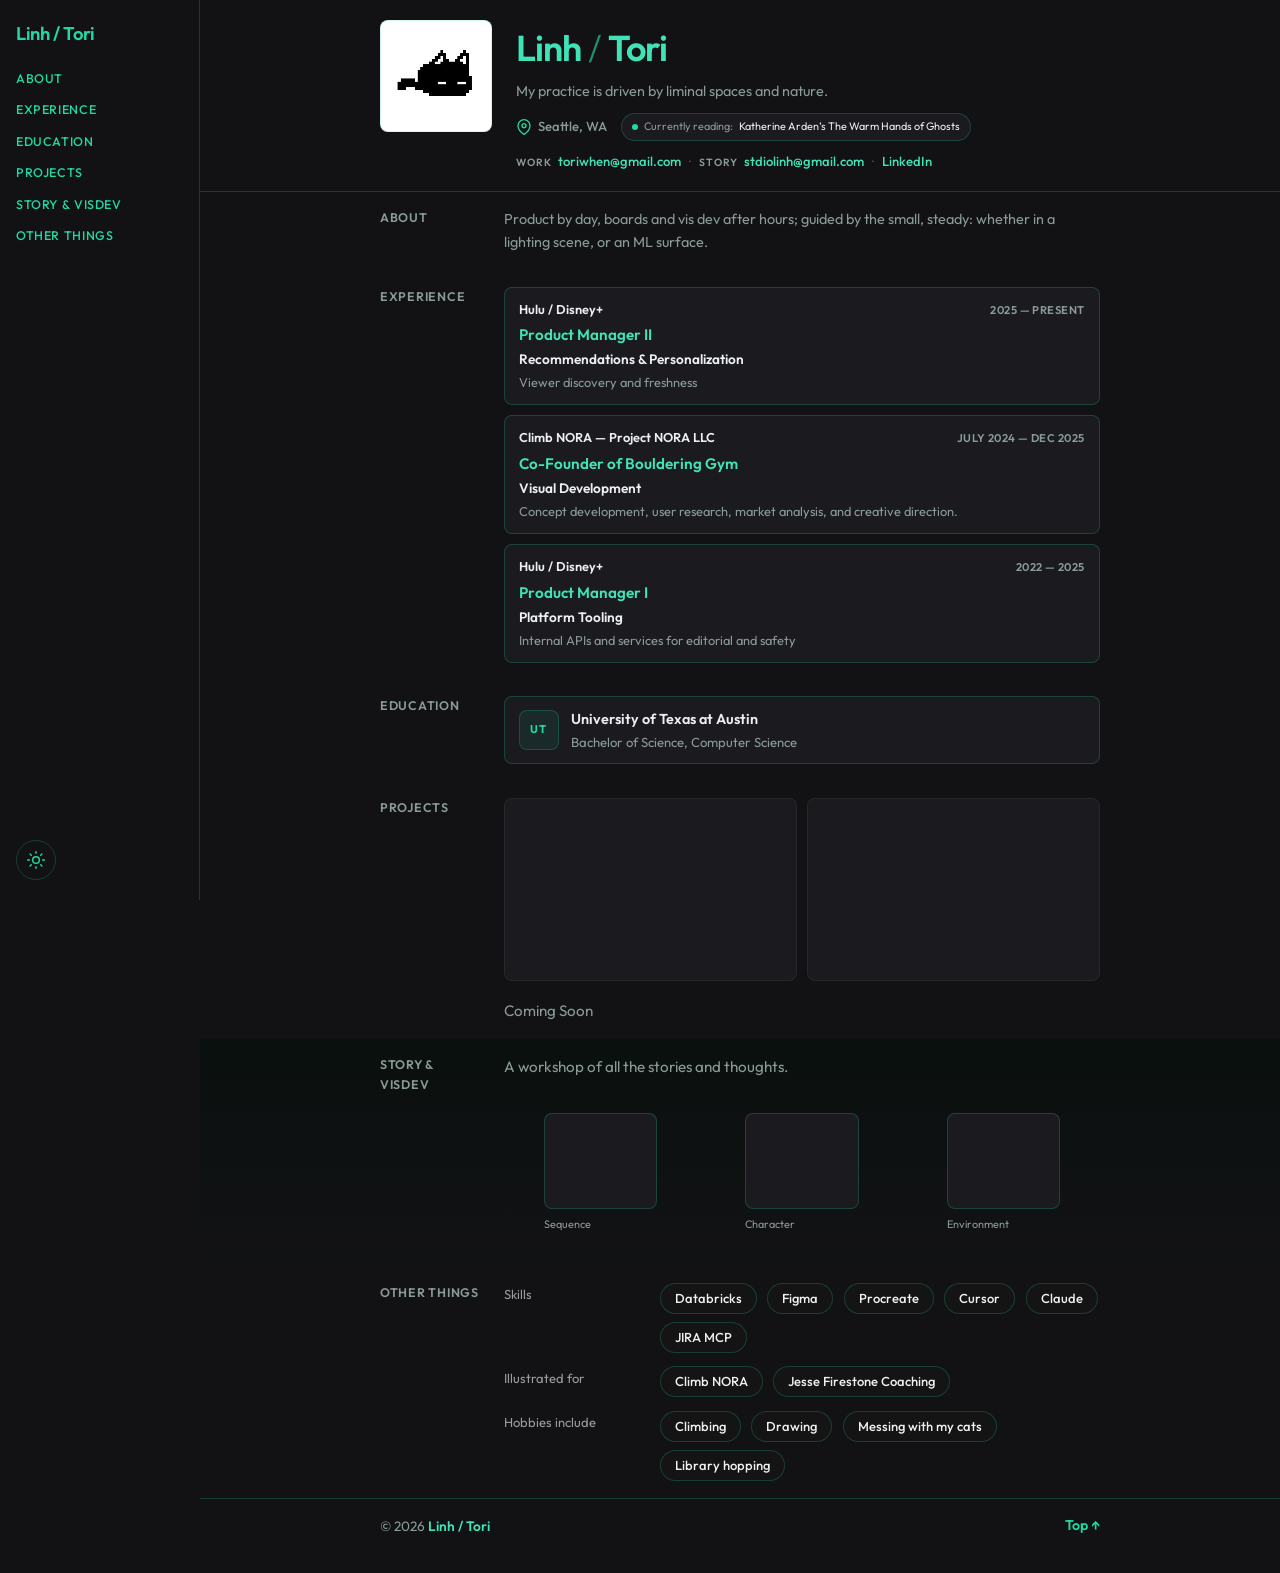
==== commit 430dde59: "GitHub Pages base URL, blank project placeholders, Story copy, .nojekyll Made-with: Cursor" ====
--- a/index.html
+++ b/index.html
@@ -2,6 +2,17 @@
 <html lang="en" data-theme="dark">
   <head>
     <meta charset="UTF-8" />
+    <script>
+      (function () {
+        var b = document.createElement("base");
+        b.href =
+          location.hostname === "stdiolinh.github.io" &&
+          location.pathname.indexOf("/stdiolinh") === 0
+            ? "/stdiolinh/"
+            : "./";
+        document.head.appendChild(b);
+      })();
+    </script>
     <meta name="viewport" content="width=device-width, initial-scale=1" />
     <script>
       (function () {
@@ -235,30 +246,14 @@
               <h2 class="resume-row__label">Projects</h2>
               <div class="resume-row__body">
                 <div class="project-grid-astro">
-                  <a class="project-tile" href="#">
-                    <img
-                      class="project-tile__img"
-                      src="assets/ref-hero.png"
-                      width="320"
-                      height="200"
-                      alt=""
-                    />
-                    <span class="project-tile__cap">Coming soon…</span>
+                  <a class="project-tile" href="#" aria-label="Project — coming soon">
+                    <div class="project-tile__blank" aria-hidden="true"></div>
                   </a>
-                  <a class="project-tile" href="#">
-                    <img
-                      class="project-tile__img"
-                      src="assets/ref-layout.png"
-                      width="320"
-                      height="200"
-                      alt=""
-                    />
-                    <span class="project-tile__cap">More soon…</span>
+                  <a class="project-tile" href="#" aria-label="Project — coming soon">
+                    <div class="project-tile__blank" aria-hidden="true"></div>
                   </a>
                 </div>
-                <p class="refs-note muted">
-                  Thumbnails use layout references; swap for your own ship work.
-                </p>
+                <p class="refs-note muted">Coming Soon</p>
               </div>
             </div>
           </div>
@@ -270,8 +265,7 @@
               <h2 class="resume-row__label">Story &amp; VisDev</h2>
               <div class="resume-row__body">
                 <p class="resume-row__text muted">
-                  Placeholder frames — replace with stills (consistent aspect
-                  ratios read calmer).
+                  A workshop of all the stories and thoughts.
                 </p>
                 <div class="gallery gallery--compact">
                   <figure class="gallery__item">
--- a/css/styles.css
+++ b/css/styles.css
@@ -698,16 +698,19 @@
   border-color: var(--border-hairline);
 }
 
-.project-tile__img {
+.project-tile__blank {
   width: 100%;
   aspect-ratio: 16 / 10;
-  object-fit: cover;
   display: block;
-  opacity: 0.85;
-}
-
-.project-tile:hover .project-tile__img {
-  opacity: 1;
+  background: var(--card);
+}
+
+.project-tile:hover .project-tile__blank {
+  background: color-mix(in srgb, var(--card) 92%, var(--mint) 8%);
+}
+
+[data-theme="light"] .project-tile:hover .project-tile__blank {
+  background: color-mix(in srgb, var(--card) 94%, var(--mint) 6%);
 }
 
 .project-tile__cap {
@@ -1305,24 +1308,15 @@
   border: 1px solid var(--border-hairline);
 }
 
-.gallery__frame--1 {
-  background-image: linear-gradient(
-      145deg,
-      rgba(34, 215, 162, 0.15),
-      transparent 50%
-    ),
-    linear-gradient(120deg, #1a2822 0%, #2d4a3c 50%, #3a6b55 100%);
-}
-
-.gallery__frame--2 {
-  background-image: linear-gradient(160deg, rgba(0, 0, 0, 0.4), transparent),
-    linear-gradient(30deg, #152018, #2a4538);
-}
-
+.gallery__frame--1,
+.gallery__frame--2,
 .gallery__frame--3 {
-  min-height: 240px;
-  background-image: linear-gradient(to top, rgba(0, 0, 0, 0.55), transparent),
-    linear-gradient(100deg, #0e1814 0%, #1e3d32 55%, #22d7a2 130%);
+  background-image: none;
+  background-color: var(--card);
+}
+
+.gallery__frame--3 {
+  min-height: unset;
 }
 
 .gallery__frame--4 {
@@ -1343,9 +1337,6 @@
     linear-gradient(180deg, #1e2d26, #0e0e0e);
 }
 
-[data-theme="light"] .gallery__frame--1,
-[data-theme="light"] .gallery__frame--2,
-[data-theme="light"] .gallery__frame--3,
 [data-theme="light"] .gallery__frame--4,
 [data-theme="light"] .gallery__frame--5 {
   background-image: none;
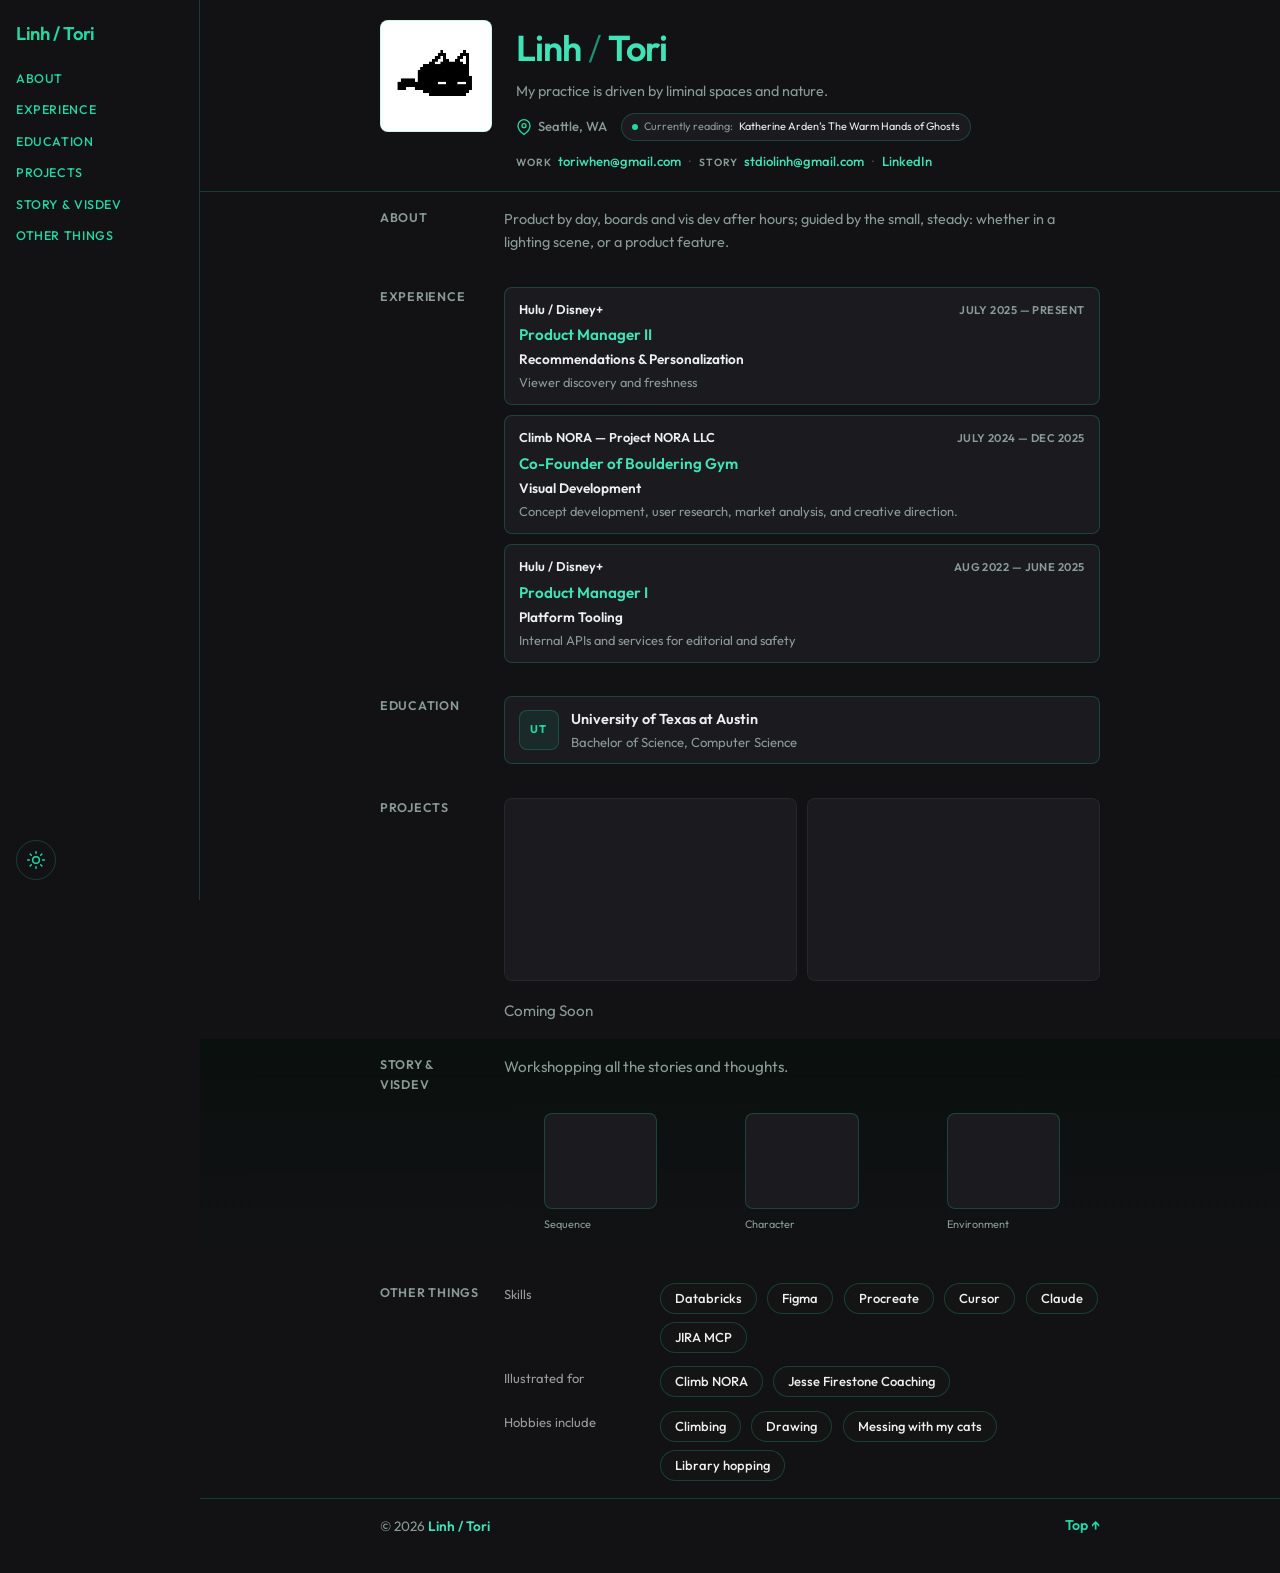
==== commit 68e5c692: "About copy, experience dates, Story headline Made-with: Cursor" ====
--- a/index.html
+++ b/index.html
@@ -170,7 +170,7 @@
               <div class="resume-row__body">
                 <p class="resume-row__text">
                   Product by day, boards and vis dev after hours; guided by the
-                  small, steady: whether in a lighting scene, or an ML surface.
+                  small, steady: whether in a lighting scene, or a product feature.
                 </p>
               </div>
             </div>
@@ -185,7 +185,7 @@
                 <article class="exp-card">
                   <div class="exp-card__top">
                     <span class="exp-card__org">Hulu / Disney+</span>
-                    <span class="exp-card__dates">2025 — present</span>
+                    <span class="exp-card__dates">July 2025 — present</span>
                   </div>
                   <h3 class="exp-card__role">Product Manager II</h3>
                   <p class="exp-card__track">
@@ -210,7 +210,7 @@
                 <article class="exp-card">
                   <div class="exp-card__top">
                     <span class="exp-card__org">Hulu / Disney+</span>
-                    <span class="exp-card__dates">2022 — 2025</span>
+                    <span class="exp-card__dates">Aug 2022 — June 2025</span>
                   </div>
                   <h3 class="exp-card__role">Product Manager I</h3>
                   <p class="exp-card__track">Platform Tooling</p>
@@ -265,7 +265,7 @@
               <h2 class="resume-row__label">Story &amp; VisDev</h2>
               <div class="resume-row__body">
                 <p class="resume-row__text muted">
-                  A workshop of all the stories and thoughts.
+                  Workshopping all the stories and thoughts.
                 </p>
                 <div class="gallery gallery--compact">
                   <figure class="gallery__item">
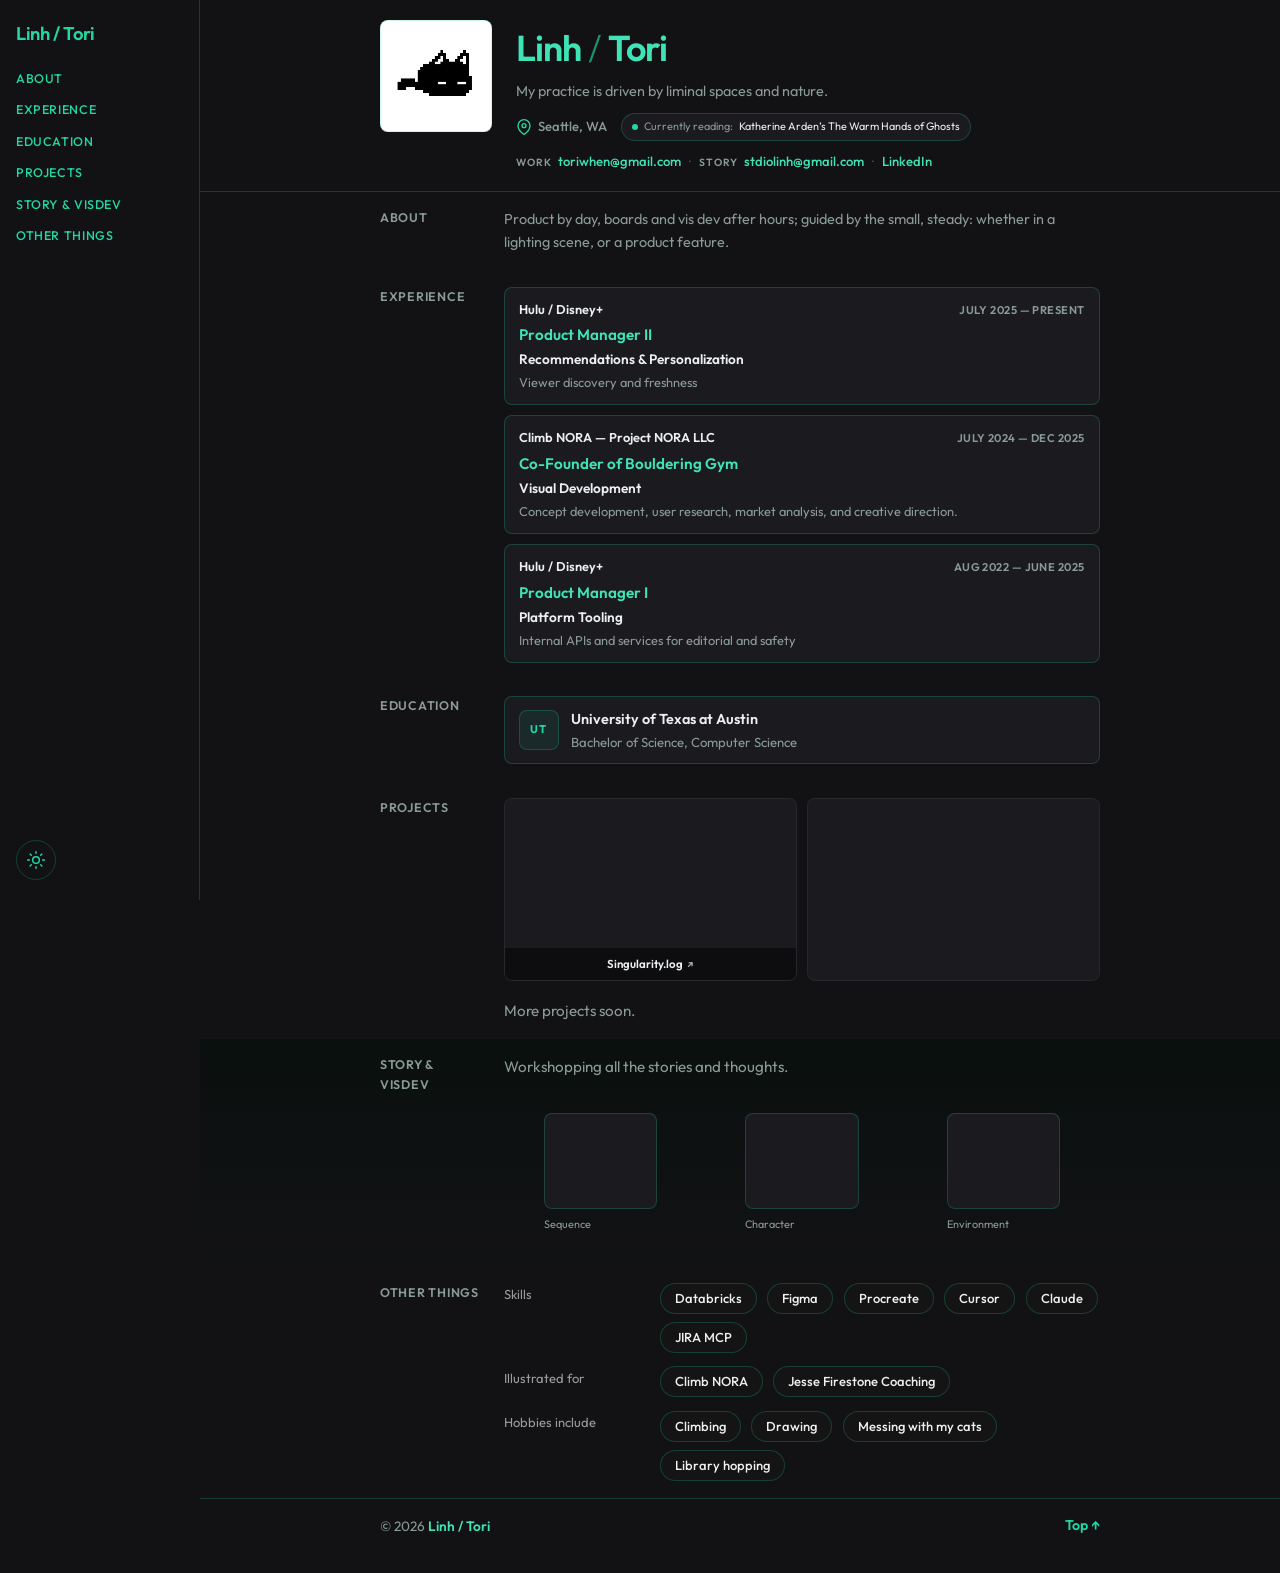
==== commit 81721343: "Add Singularity.log project link in Projects Made-with: Cursor" ====
--- a/index.html
+++ b/index.html
@@ -69,7 +69,6 @@
             <button
               type="button"
               class="theme-toggle"
-              id="theme-toggle"
               aria-label="Switch to light theme"
             >
               <span class="theme-toggle__icon theme-toggle__icon--sun" aria-hidden="true">
@@ -246,14 +245,24 @@
               <h2 class="resume-row__label">Projects</h2>
               <div class="resume-row__body">
                 <div class="project-grid-astro">
-                  <a class="project-tile" href="#" aria-label="Project — coming soon">
+                  <a
+                    class="project-tile project-tile--external"
+                    href="https://stdiolinh.github.io/singularity-log/index.html"
+                    target="_blank"
+                    rel="noopener noreferrer"
+                    aria-label="Singularity.log — opens in a new tab"
+                  >
                     <div class="project-tile__blank" aria-hidden="true"></div>
+                    <span class="project-tile__cap">
+                      Singularity.log
+                      <span class="project-tile__ext" aria-hidden="true">↗</span>
+                    </span>
                   </a>
                   <a class="project-tile" href="#" aria-label="Project — coming soon">
                     <div class="project-tile__blank" aria-hidden="true"></div>
                   </a>
                 </div>
-                <p class="refs-note muted">Coming Soon</p>
+                <p class="refs-note muted">More projects soon.</p>
               </div>
             </div>
           </div>
@@ -341,6 +350,36 @@
           </div>
         </footer>
       </main>
+
+      <nav class="mobile-dock" aria-label="Site sections">
+        <div class="mobile-dock__scroll">
+          <a class="mobile-dock__link" href="#about">About</a>
+          <a class="mobile-dock__link" href="#experience">Experience</a>
+          <a class="mobile-dock__link" href="#education">Education</a>
+          <a class="mobile-dock__link" href="#projects">Projects</a>
+          <a class="mobile-dock__link" href="#story" aria-label="Story and VisDev"
+            >Story</a
+          >
+          <a class="mobile-dock__link" href="#other-things">Other</a>
+        </div>
+        <button
+          type="button"
+          class="theme-toggle theme-toggle--dock"
+          aria-label="Switch to light theme"
+        >
+          <span class="theme-toggle__icon theme-toggle__icon--sun" aria-hidden="true">
+            <svg width="20" height="20" viewBox="0 0 24 24" fill="none" stroke="currentColor" stroke-width="1.75" stroke-linecap="round">
+              <circle cx="12" cy="12" r="4" />
+              <path d="M12 2v2M12 20v2M4.93 4.93l1.41 1.41M17.66 17.66l1.41 1.41M2 12h2M20 12h2M4.93 19.07l1.41-1.41M17.66 6.34l1.41-1.41" />
+            </svg>
+          </span>
+          <span class="theme-toggle__icon theme-toggle__icon--moon" aria-hidden="true">
+            <svg width="20" height="20" viewBox="0 0 24 24" fill="none" stroke="currentColor" stroke-width="1.75" stroke-linecap="round" stroke-linejoin="round">
+              <path d="M21 12.79A9 9 0 1 1 11.21 3 7 7 0 0 0 21 12.79z" />
+            </svg>
+          </span>
+        </button>
+      </nav>
     </div>
 
     <script src="js/main.js"></script>
--- a/css/styles.css
+++ b/css/styles.css
@@ -320,28 +320,100 @@
   display: block;
 }
 
+/* Mobile bottom dock — primary nav on narrow viewports */
+.mobile-dock {
+  display: none;
+  position: fixed;
+  bottom: 0;
+  left: 0;
+  right: 0;
+  z-index: 200;
+  align-items: center;
+  gap: 0.4rem;
+  padding: 0.35rem 0.45rem calc(0.35rem + env(safe-area-inset-bottom, 0px));
+  background: var(--bg-elevated);
+  border-top: 1px solid var(--border-hairline);
+  box-shadow: 0 -6px 28px rgba(0, 0, 0, 0.28);
+}
+
+[data-theme="light"] .mobile-dock {
+  box-shadow: 0 -4px 20px rgba(0, 0, 0, 0.06);
+}
+
+.mobile-dock__scroll {
+  display: flex;
+  align-items: center;
+  gap: 0.3rem;
+  flex: 1;
+  min-width: 0;
+  overflow-x: auto;
+  overflow-y: hidden;
+  -webkit-overflow-scrolling: touch;
+  scroll-snap-type: x proximity;
+  padding: 0.15rem 0;
+  scrollbar-width: none;
+}
+
+.mobile-dock__scroll::-webkit-scrollbar {
+  display: none;
+}
+
+.mobile-dock__link {
+  flex: 0 0 auto;
+  scroll-snap-align: start;
+  padding: 0.5rem 0.65rem;
+  min-height: 44px;
+  display: inline-flex;
+  align-items: center;
+  font-size: 0.68rem;
+  font-weight: 600;
+  letter-spacing: 0.06em;
+  text-transform: uppercase;
+  text-decoration: none;
+  color: var(--mint);
+  border-radius: 999px;
+  border: 1px solid transparent;
+  background: color-mix(in srgb, var(--card) 88%, transparent);
+}
+
+.mobile-dock__link:hover {
+  color: var(--mint-bright);
+  border-color: var(--mint-dim);
+}
+
+.mobile-dock__link:focus-visible {
+  outline: 2px solid var(--mint);
+  outline-offset: 2px;
+}
+
+.theme-toggle--dock {
+  flex-shrink: 0;
+  width: 44px;
+  height: 44px;
+}
+
 @media (max-width: 900px) {
   :root {
     --sidebar-w: 0px;
   }
 
+  .nav-toggle,
+  .sidebar-scrim {
+    display: none !important;
+  }
+
+  .sidebar {
+    display: none !important;
+  }
+
   .main {
     margin-left: 0;
-    padding-top: 3.25rem;
-  }
-
-  .nav-toggle {
+    padding-top: max(0.65rem, env(safe-area-inset-top, 0px));
+    padding-bottom: calc(3.85rem + env(safe-area-inset-bottom, 0px));
+  }
+
+  .mobile-dock {
     display: flex;
-  }
-
-  .sidebar {
-    transform: translateX(-100%);
-    transition: transform 0.25s ease;
-    box-shadow: 8px 0 40px rgba(0, 0, 0, 0.45);
-  }
-
-  .sidebar.is-open {
-    transform: translateX(0);
   }
 }
 
@@ -724,6 +796,15 @@
   text-align: center;
   color: var(--text);
   background: rgba(10, 10, 12, 0.82);
+  display: flex;
+  align-items: center;
+  justify-content: center;
+  gap: 0.25rem;
+}
+
+.project-tile__ext {
+  font-size: 0.85em;
+  opacity: 0.75;
 }
 
 [data-theme="light"] .project-tile__cap {
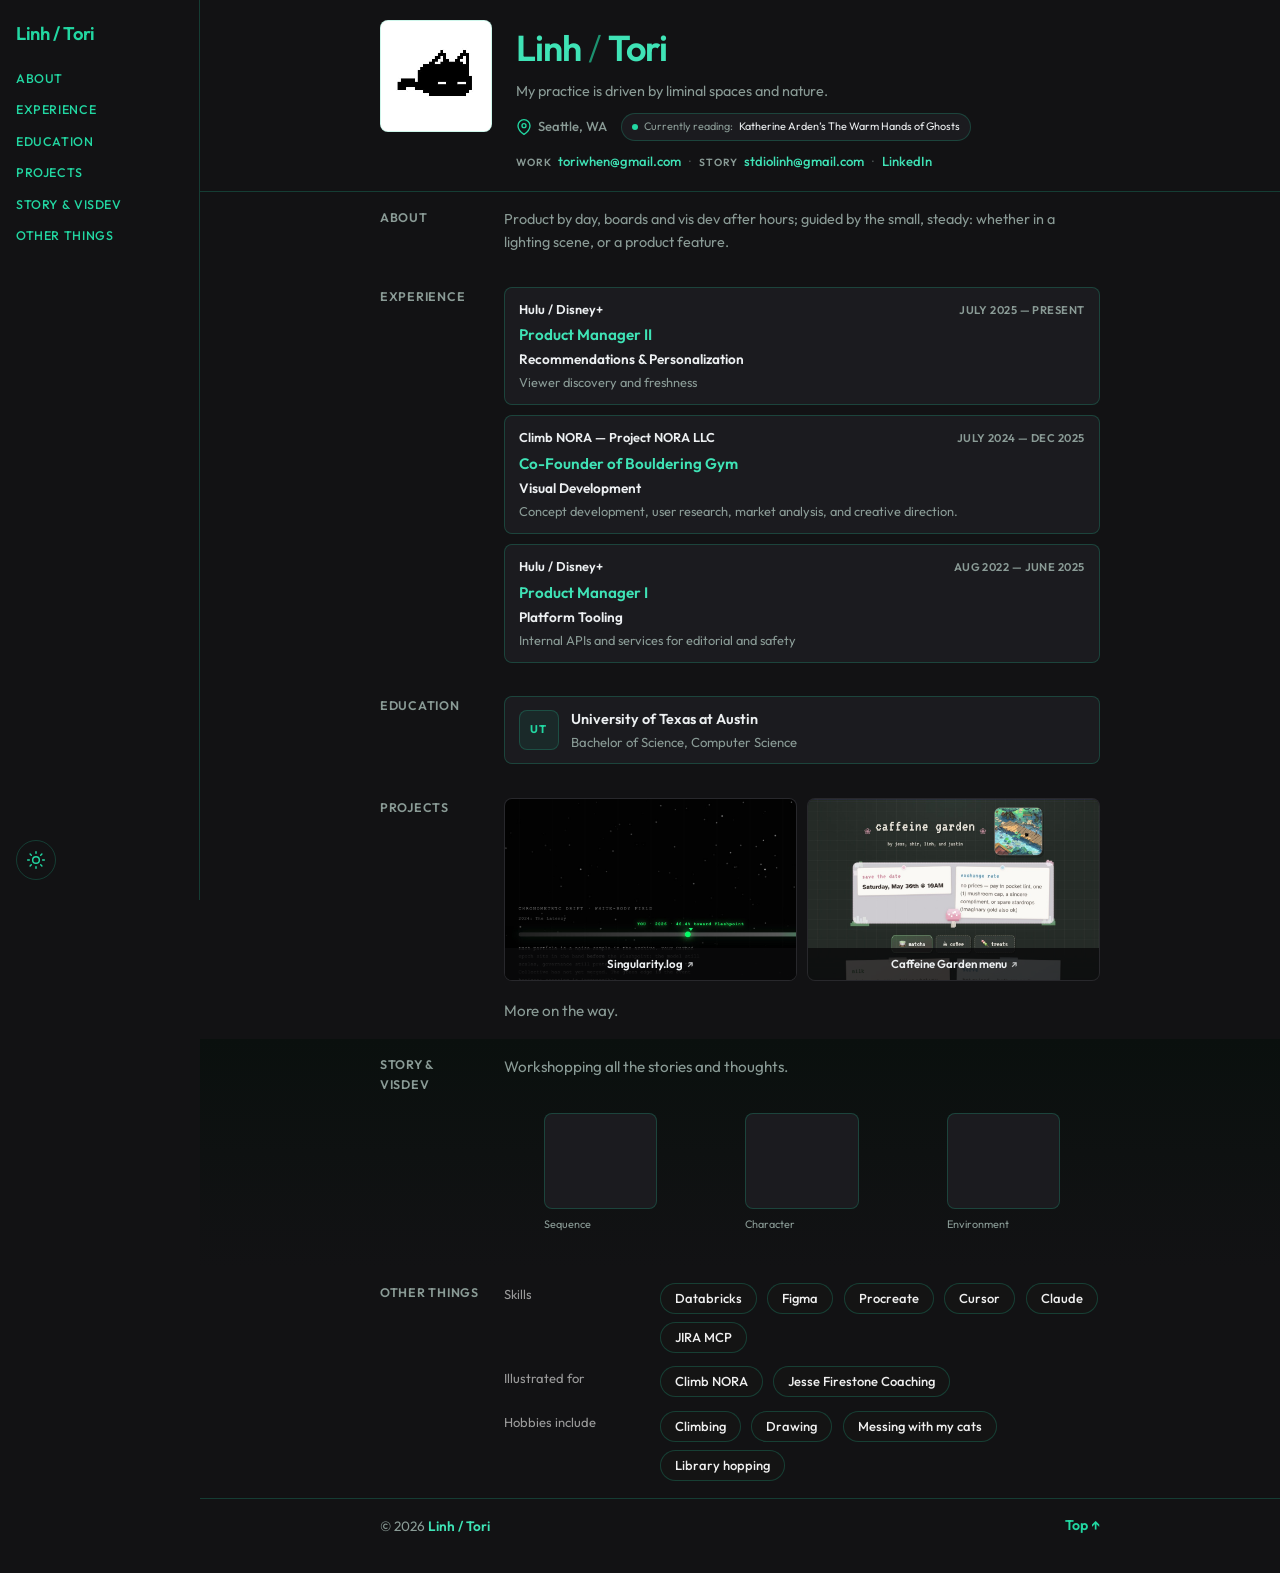
==== commit b354e517: "Project tiles: Singularity and Caffeine Garden thumbnails; Caffeine Garden link Made-with: Cursor" ====
--- a/index.html
+++ b/index.html
@@ -252,17 +252,43 @@
                     rel="noopener noreferrer"
                     aria-label="Singularity.log — opens in a new tab"
                   >
-                    <div class="project-tile__blank" aria-hidden="true"></div>
+                    <img
+                      class="project-tile__thumb"
+                      src="assets/project-singularity-log.png"
+                      width="640"
+                      height="400"
+                      alt=""
+                      loading="lazy"
+                      decoding="async"
+                    />
                     <span class="project-tile__cap">
                       Singularity.log
                       <span class="project-tile__ext" aria-hidden="true">↗</span>
                     </span>
                   </a>
-                  <a class="project-tile" href="#" aria-label="Project — coming soon">
-                    <div class="project-tile__blank" aria-hidden="true"></div>
+                  <a
+                    class="project-tile project-tile--external"
+                    href="https://stdiolinh.github.io/caffeine-garden-menu/"
+                    target="_blank"
+                    rel="noopener noreferrer"
+                    aria-label="Caffeine Garden menu — opens in a new tab"
+                  >
+                    <img
+                      class="project-tile__thumb"
+                      src="assets/project-caffeine-garden.png"
+                      width="640"
+                      height="400"
+                      alt=""
+                      loading="lazy"
+                      decoding="async"
+                    />
+                    <span class="project-tile__cap">
+                      Caffeine Garden menu
+                      <span class="project-tile__ext" aria-hidden="true">↗</span>
+                    </span>
                   </a>
                 </div>
-                <p class="refs-note muted">More projects soon.</p>
+                <p class="refs-note muted">More on the way.</p>
               </div>
             </div>
           </div>
--- a/css/styles.css
+++ b/css/styles.css
@@ -785,6 +785,18 @@
   background: color-mix(in srgb, var(--card) 94%, var(--mint) 6%);
 }
 
+.project-tile__thumb {
+  width: 100%;
+  aspect-ratio: 16 / 10;
+  object-fit: cover;
+  object-position: center top;
+  display: block;
+}
+
+.project-tile:hover .project-tile__thumb {
+  opacity: 0.93;
+}
+
 .project-tile__cap {
   position: absolute;
   left: 0;
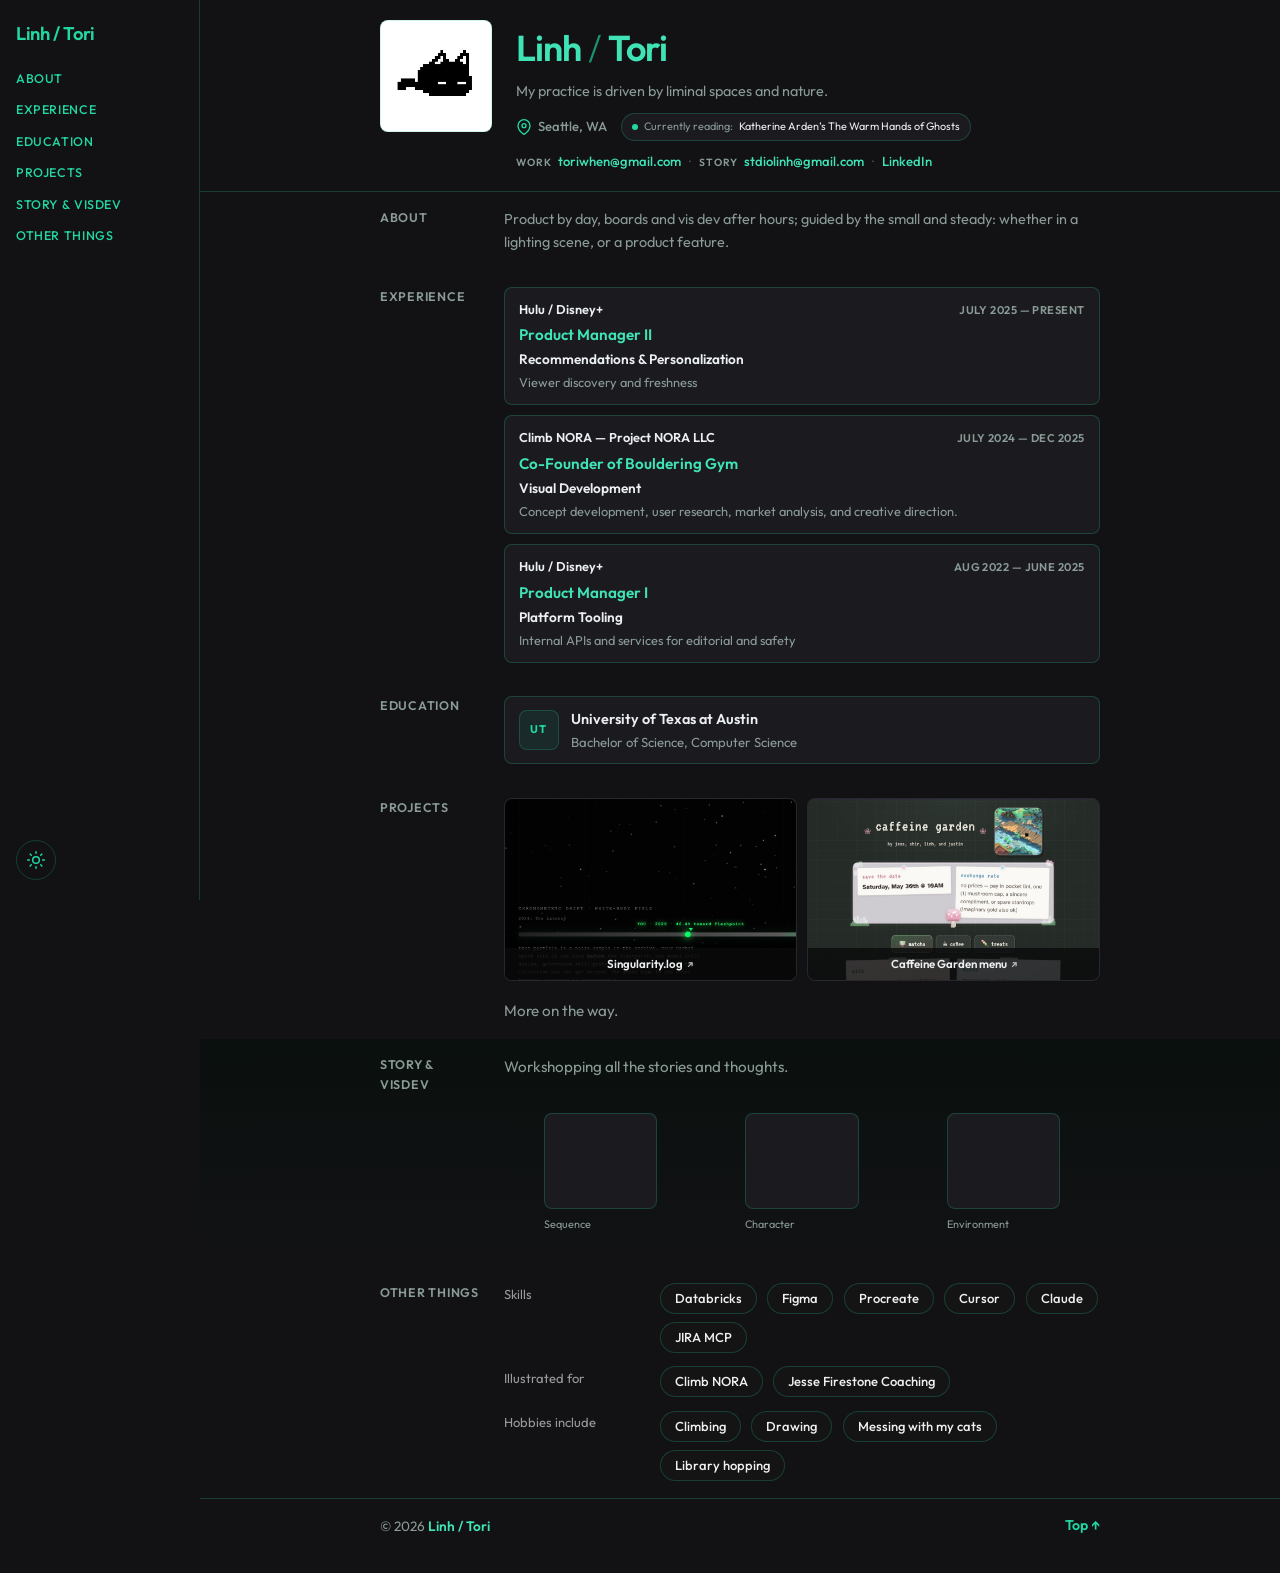
==== commit e8e1e7ed: "About: small and steady copy Made-with: Cursor" ====
--- a/index.html
+++ b/index.html
@@ -169,7 +169,7 @@
               <div class="resume-row__body">
                 <p class="resume-row__text">
                   Product by day, boards and vis dev after hours; guided by the
-                  small, steady: whether in a lighting scene, or a product feature.
+                  small and steady: whether in a lighting scene, or a product feature.
                 </p>
               </div>
             </div>
